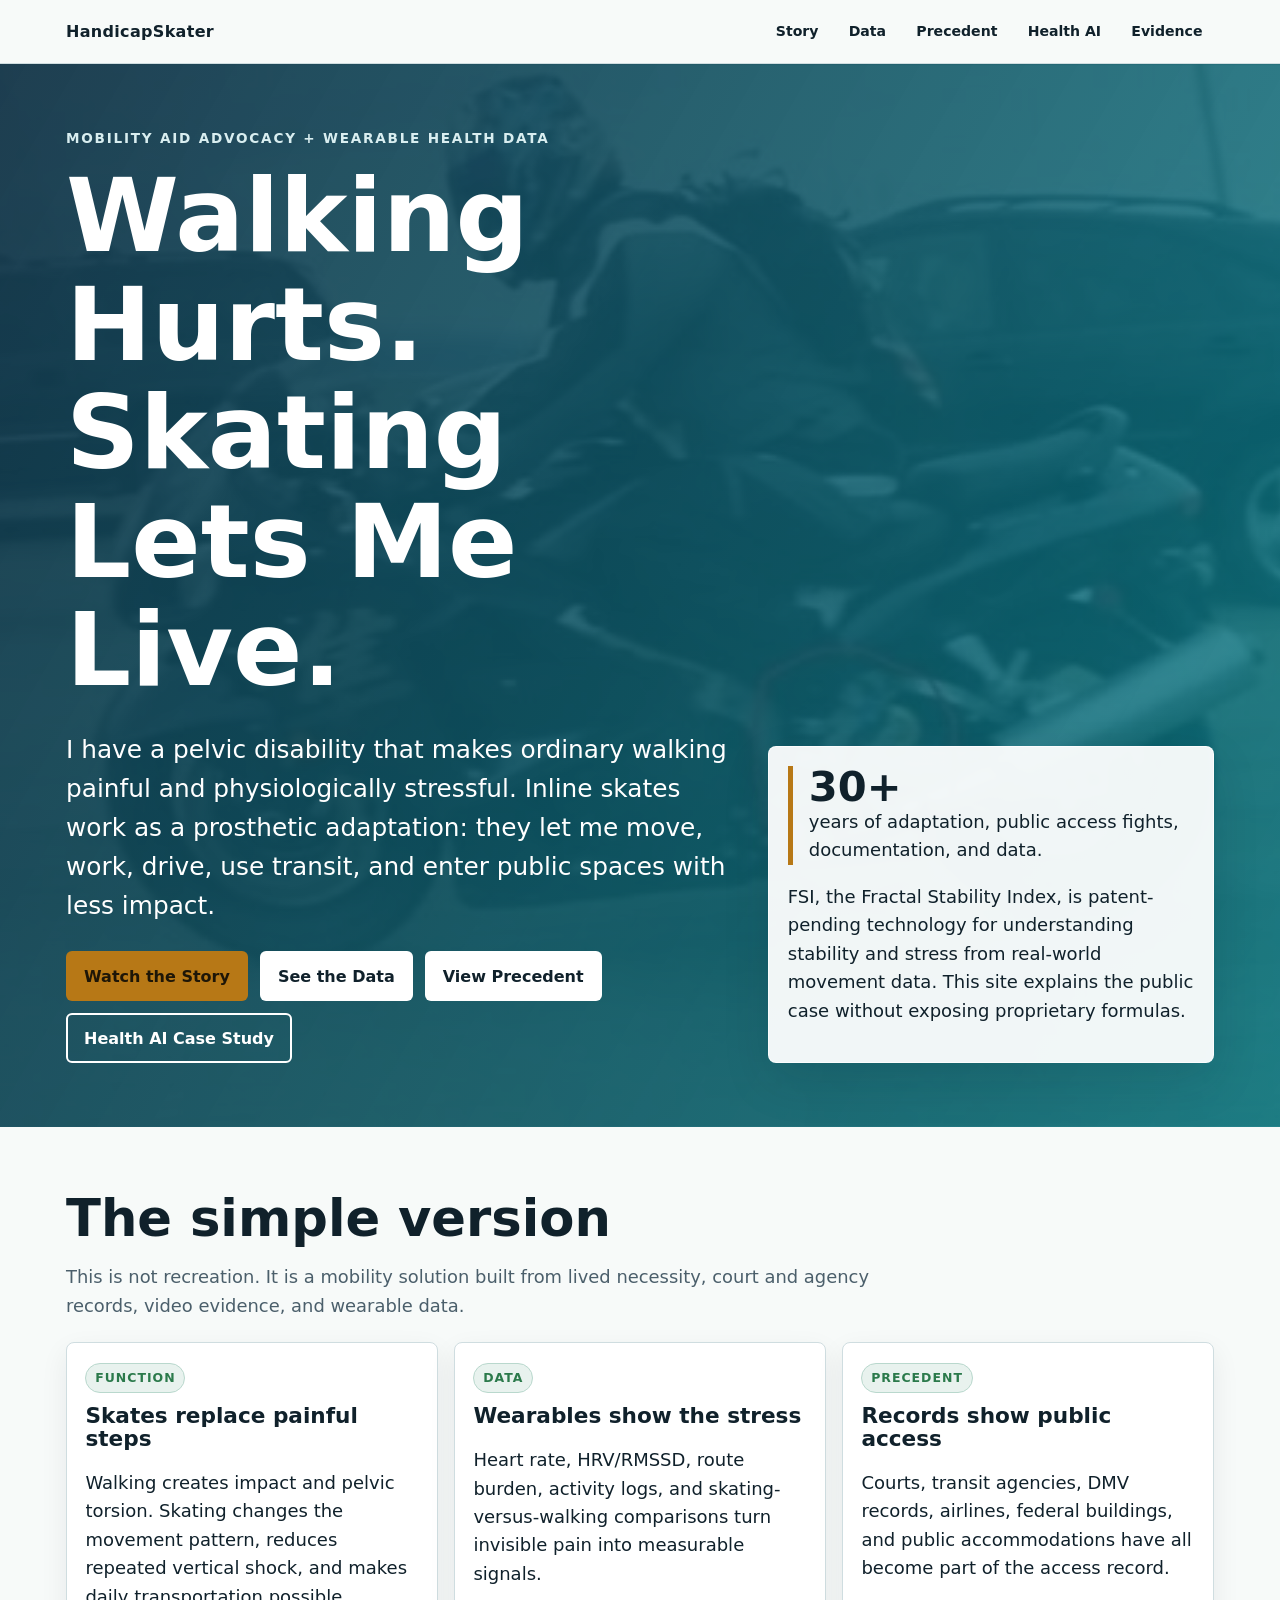
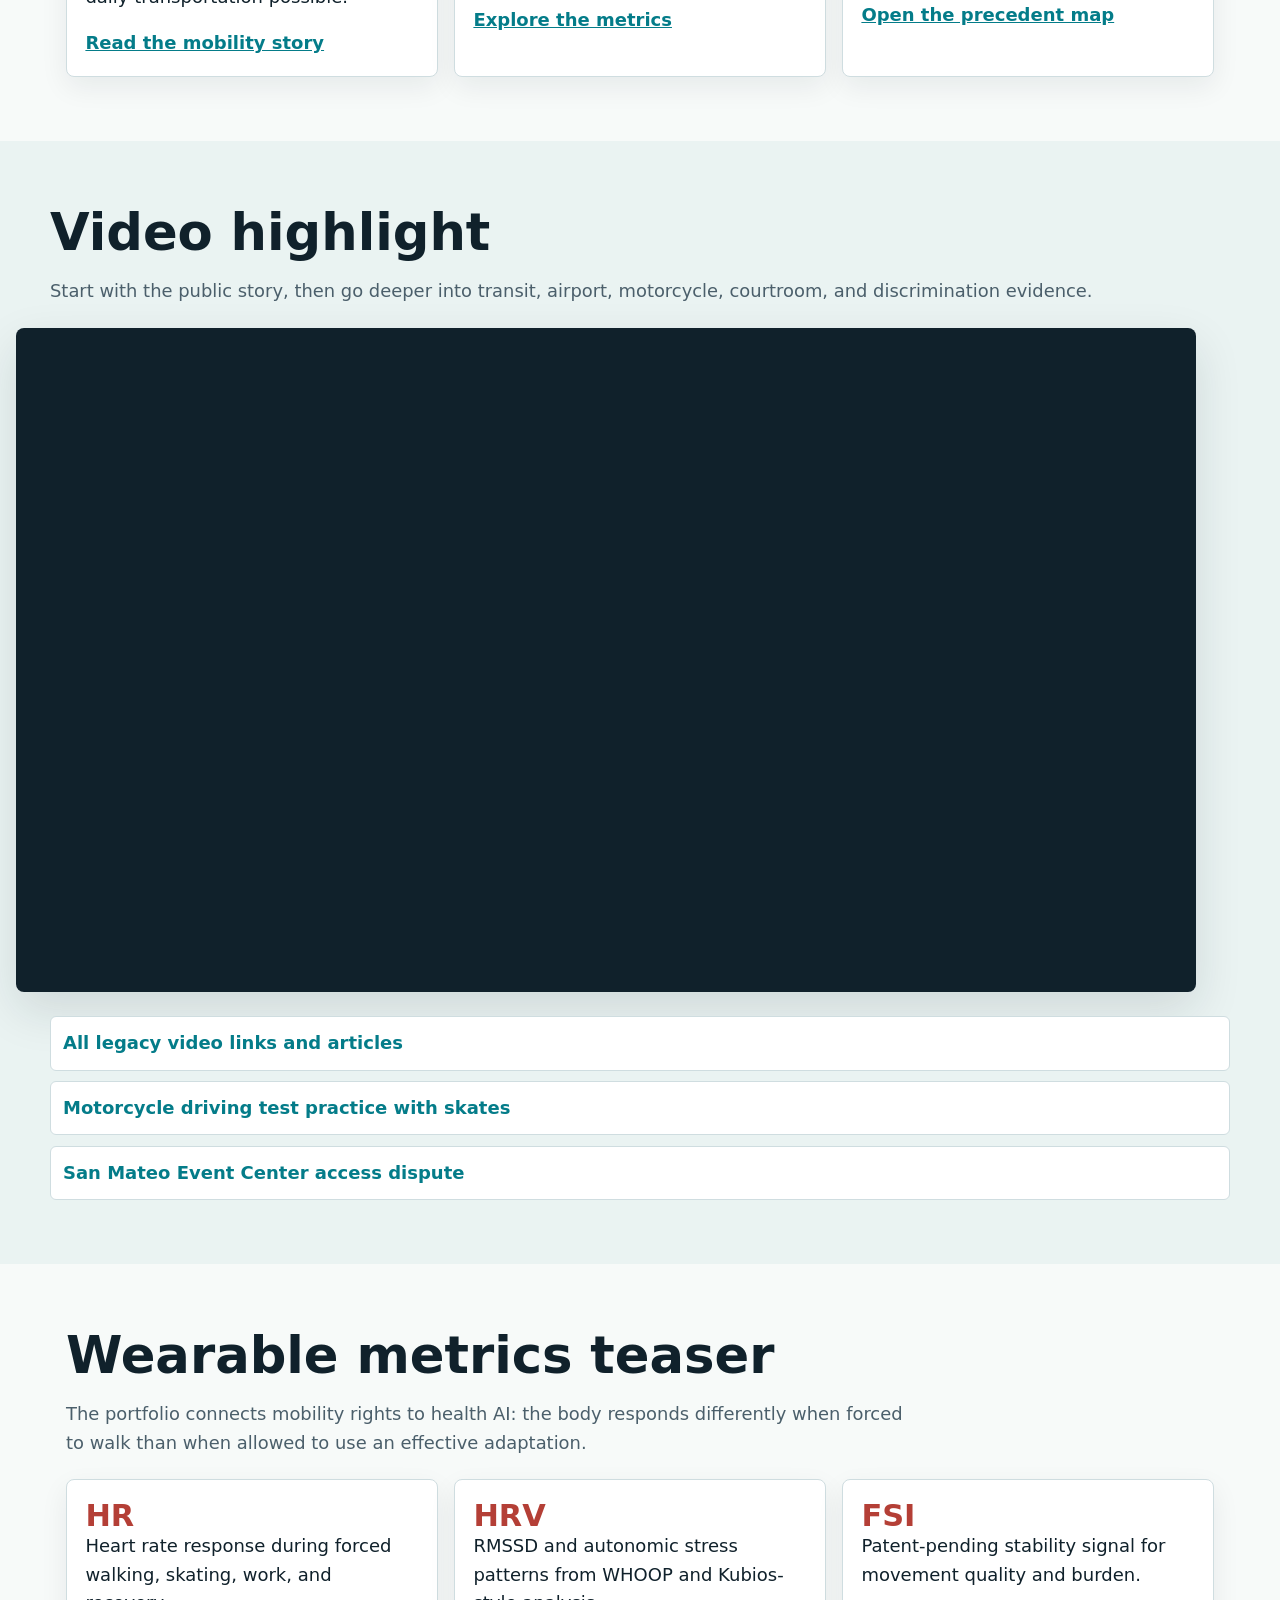
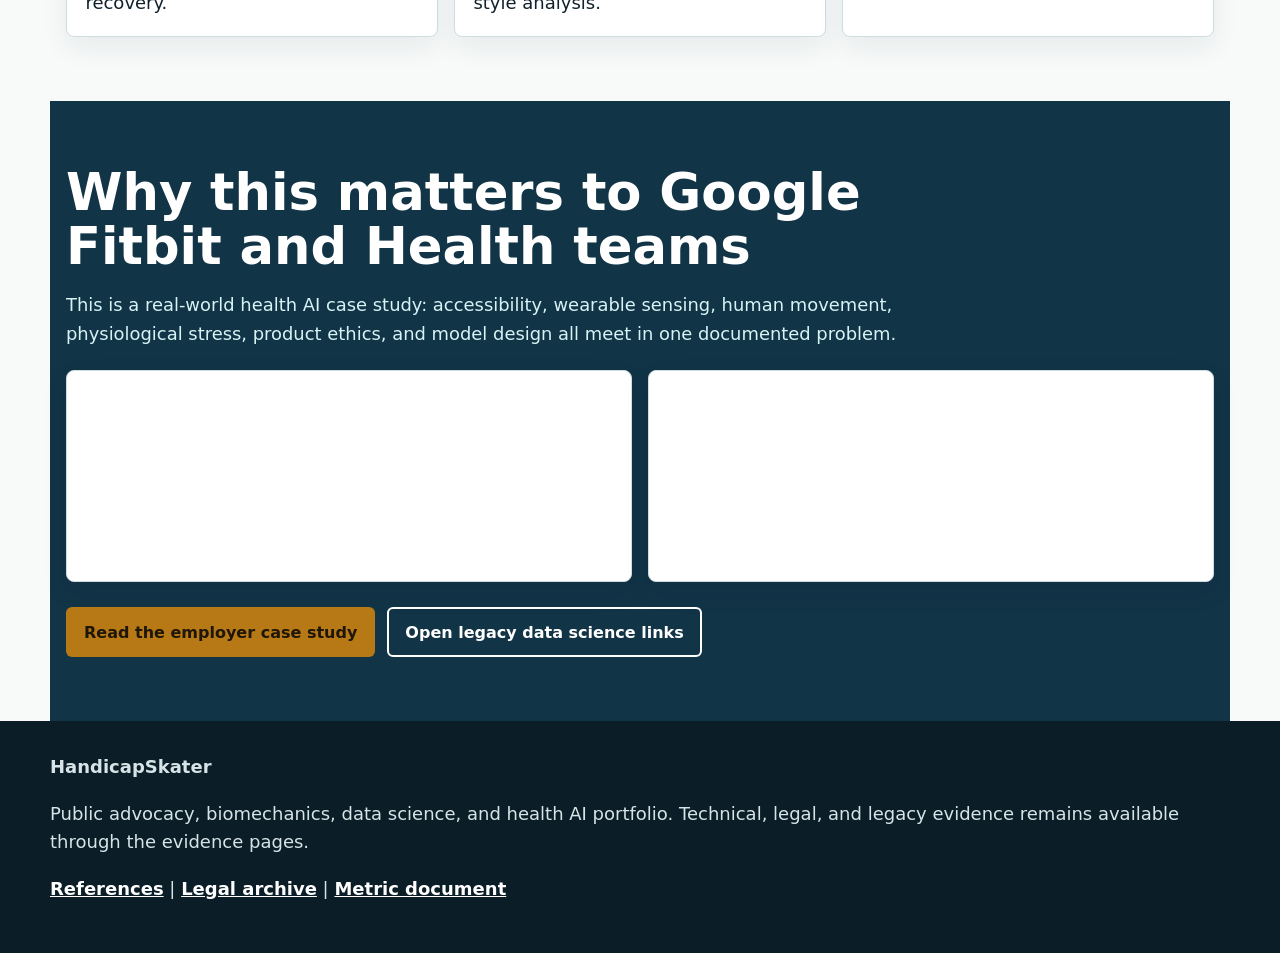
==== index.html @ 9ef0d142 "PR-01 feat: revamp legacy website for broader appeal" ====
<!doctype html>
<html lang="en">
<head>
  <meta charset="utf-8">
  <meta name="viewport" content="width=device-width, initial-scale=1">
  <meta name="description" content="HandicapSkater is a public advocacy, data science, and health AI portfolio about inline skates used as a mobility aid for pelvic disability.">
  <title>HandicapSkater | Mobility Advocacy, Data Science, and Health AI</title>
  <link rel="icon" href="common/images/favicon.ico" type="image/x-icon">
  <link rel="stylesheet" href="advocacy-site.css">
</head>
<body>
  <a class="skip-link" href="#main">Skip to content</a>
  <header class="site-header">
    <div class="nav-wrap">
      <a class="brand" href="index.html">HandicapSkater</a>
      <nav class="site-nav" aria-label="Main navigation">
        <a href="story.html">Story</a>
        <a href="data.html">Data</a>
        <a href="precedent.html">Precedent</a>
        <a href="health-ai.html">Health AI</a>
        <a href="media.htm">Evidence</a>
      </nav>
    </div>
  </header>

  <main id="main">
    <section class="hero">
      <div class="hero-inner hero-grid">
        <div>
          <p class="eyebrow">Mobility aid advocacy + wearable health data</p>
          <h1>Walking Hurts. Skating Lets Me Live.</h1>
          <p class="lead">I have a pelvic disability that makes ordinary walking painful and physiologically stressful. Inline skates work as a prosthetic adaptation: they let me move, work, drive, use transit, and enter public spaces with less impact.</p>
          <div class="button-row">
            <a class="btn primary" href="#watch">Watch the Story</a>
            <a class="btn secondary" href="data.html">See the Data</a>
            <a class="btn secondary" href="precedent.html">View Precedent</a>
            <a class="btn outline" href="health-ai.html">Health AI Case Study</a>
          </div>
        </div>
        <aside class="hero-card" aria-label="Case summary">
          <div class="stat">
            <strong>30+</strong>
            years of adaptation, public access fights, documentation, and data.
          </div>
          <p>FSI, the Fractal Stability Index, is patent-pending technology for understanding stability and stress from real-world movement data. This site explains the public case without exposing proprietary formulas.</p>
        </aside>
      </div>
    </section>

    <section class="section">
      <div class="section-header">
        <h2>The simple version</h2>
        <p>This is not recreation. It is a mobility solution built from lived necessity, court and agency records, video evidence, and wearable data.</p>
      </div>
      <div class="grid three">
        <article class="card">
          <span class="tag">Function</span>
          <h3>Skates replace painful steps</h3>
          <p>Walking creates impact and pelvic torsion. Skating changes the movement pattern, reduces repeated vertical shock, and makes daily transportation possible.</p>
          <a href="story.html">Read the mobility story</a>
        </article>
        <article class="card">
          <span class="tag">Data</span>
          <h3>Wearables show the stress</h3>
          <p>Heart rate, HRV/RMSSD, route burden, activity logs, and skating-versus-walking comparisons turn invisible pain into measurable signals.</p>
          <a href="data.html">Explore the metrics</a>
        </article>
        <article class="card">
          <span class="tag">Precedent</span>
          <h3>Records show public access</h3>
          <p>Courts, transit agencies, DMV records, airlines, federal buildings, and public accommodations have all become part of the access record.</p>
          <a href="precedent.html">Open the precedent map</a>
        </article>
      </div>
    </section>

    <section class="section alt" id="watch">
      <div class="section-header">
        <h2>Video highlight</h2>
        <p>Start with the public story, then go deeper into transit, airport, motorcycle, courtroom, and discrimination evidence.</p>
      </div>
      <iframe class="video-frame" src="https://www.youtube.com/embed/T9-aQNxP1q8" title="HandicapSkater story video" allowfullscreen></iframe>
      <ul class="media-list">
        <li><a href="media.htm">All legacy video links and articles</a></li>
        <li><a href="https://rumble.com/v15qjar-lollipop-practice-4-eye-view.html" target="_blank" rel="noopener">Motorcycle driving test practice with skates</a></li>
        <li><a href="https://youtu.be/EijkC5dXRj0?si=q2duAMcvJuW4E1Sj" target="_blank" rel="noopener">San Mateo Event Center access dispute</a></li>
      </ul>
    </section>

    <section class="section">
      <div class="section-header">
        <h2>Wearable metrics teaser</h2>
        <p>The portfolio connects mobility rights to health AI: the body responds differently when forced to walk than when allowed to use an effective adaptation.</p>
      </div>
      <div class="grid three">
        <div class="metric"><strong>HR</strong> Heart rate response during forced walking, skating, work, and recovery.</div>
        <div class="metric"><strong>HRV</strong> RMSSD and autonomic stress patterns from WHOOP and Kubios-style analysis.</div>
        <div class="metric"><strong>FSI</strong> Patent-pending stability signal for movement quality and burden.</div>
      </div>
    </section>

    <section class="section portfolio-band">
      <div class="section-header">
        <h2>Why this matters to Google Fitbit and Health teams</h2>
        <p>This is a real-world health AI case study: accessibility, wearable sensing, human movement, physiological stress, product ethics, and model design all meet in one documented problem.</p>
      </div>
      <div class="grid two">
        <article class="card">
          <h3>Product relevance</h3>
          <p>Wearables can help people prove invisible disability, detect unsafe access barriers, and personalize mobility recommendations without reducing disability to generic step counts.</p>
        </article>
        <article class="card">
          <h3>Research relevance</h3>
          <p>The data challenge includes noisy real-world labels, route context, activity classification, HR/HRV features, fairness, explainability, and privacy-preserving health insights.</p>
        </article>
      </div>
      <div class="button-row">
        <a class="btn primary" href="health-ai.html">Read the employer case study</a>
        <a class="btn outline" href="datascience.htm">Open legacy data science links</a>
      </div>
    </section>
  </main>

  <footer class="site-footer">
    <div>
      <strong>HandicapSkater</strong>
      <p>Public advocacy, biomechanics, data science, and health AI portfolio. Technical, legal, and legacy evidence remains available through the evidence pages.</p>
      <p><a href="references.htm">References</a> | <a href="pleadings-backup.html">Legal archive</a> | <a href="common/doc/HandicapSkater Metric.doc">Metric document</a></p>
    </div>
  </footer>
</body>
</html>
---- advocacy-site.css ----
/* Public-facing HandicapSkater portfolio shell. */
:root {
  color-scheme: light;
  --ink: #10212b;
  --muted: #4b5f6b;
  --paper: #f7faf9;
  --panel: #ffffff;
  --line: #cfdde0;
  --navy: #123447;
  --teal: #047c89;
  --gold: #b77816;
  --red: #b43f36;
  --green: #2b7a4b;
  --shadow: 0 18px 48px rgba(16, 33, 43, 0.12);
  font-family: Inter, ui-sans-serif, system-ui, -apple-system, BlinkMacSystemFont, "Segoe UI", sans-serif;
}

* {
  box-sizing: border-box;
}

html {
  scroll-behavior: smooth;
}

body {
  margin: 0;
  background: var(--paper);
  color: var(--ink);
  font-size: 18px;
  line-height: 1.58;
}

a {
  color: var(--teal);
  font-weight: 700;
}

a:hover,
a:focus {
  color: var(--navy);
}

img,
iframe {
  max-width: 100%;
}

.skip-link {
  background: var(--ink);
  color: #fff;
  left: 1rem;
  padding: 0.75rem 1rem;
  position: absolute;
  top: -100px;
  z-index: 20;
}

.skip-link:focus {
  top: 1rem;
}

.site-header {
  background: rgba(247, 250, 249, 0.96);
  border-bottom: 1px solid var(--line);
  position: sticky;
  top: 0;
  z-index: 10;
}

.nav-wrap {
  align-items: center;
  display: flex;
  gap: 1rem;
  justify-content: space-between;
  margin: 0 auto;
  max-width: 1180px;
  padding: 0.85rem 1rem;
}

.brand {
  color: var(--ink);
  font-size: 1rem;
  font-weight: 900;
  letter-spacing: 0.02em;
  text-decoration: none;
}

.site-nav {
  display: flex;
  flex-wrap: wrap;
  gap: 0.45rem;
  justify-content: flex-end;
}

.site-nav a {
  border-radius: 999px;
  color: var(--ink);
  font-size: 0.88rem;
  font-weight: 800;
  padding: 0.42rem 0.72rem;
  text-decoration: none;
}

.site-nav a:hover,
.site-nav a:focus,
.site-nav a[aria-current="page"] {
  background: var(--navy);
  color: #fff;
}

.hero {
  background: linear-gradient(120deg, rgba(18, 52, 71, 0.94), rgba(4, 124, 137, 0.8)), url("common/images/HandicapSkater-Hayabusa-Full.jpeg") center / cover;
  color: #fff;
}

.hero-inner,
.section {
  margin: 0 auto;
  max-width: 1180px;
  padding: 4rem 1rem;
}

.hero-grid {
  display: grid;
  gap: 2rem;
  grid-template-columns: minmax(0, 1.2fr) minmax(280px, 0.8fr);
}

.eyebrow {
  color: #d9eef0;
  font-size: 0.85rem;
  font-weight: 900;
  letter-spacing: 0.13em;
  margin: 0 0 0.8rem;
  text-transform: uppercase;
}

h1,
h2,
h3 {
  line-height: 1.06;
  margin: 0;
}

h1 {
  font-size: clamp(3rem, 8vw, 6.4rem);
  letter-spacing: 0;
  max-width: 950px;
}

h2 {
  font-size: clamp(2rem, 4vw, 3.2rem);
}

h3 {
  font-size: 1.35rem;
}

.lead {
  font-size: clamp(1.18rem, 2vw, 1.55rem);
  max-width: 780px;
}

.hero-card {
  align-self: end;
  background: rgba(255, 255, 255, 0.94);
  border: 1px solid rgba(255, 255, 255, 0.8);
  border-radius: 8px;
  box-shadow: var(--shadow);
  color: var(--ink);
  padding: 1.2rem;
}

.stat {
  border-left: 5px solid var(--gold);
  padding-left: 1rem;
}

.stat strong {
  display: block;
  font-size: 2.6rem;
  line-height: 1;
}

.button-row {
  display: flex;
  flex-wrap: wrap;
  gap: 0.75rem;
  margin-top: 1.6rem;
}

.btn {
  align-items: center;
  border: 2px solid transparent;
  border-radius: 6px;
  display: inline-flex;
  font-size: 1rem;
  font-weight: 900;
  justify-content: center;
  min-height: 46px;
  padding: 0.65rem 1rem;
  text-decoration: none;
}

.btn.primary {
  background: var(--gold);
  color: #1e1607;
}

.btn.secondary {
  background: #fff;
  color: var(--ink);
}

.btn.outline {
  border-color: currentColor;
  color: #fff;
}

.section.alt {
  background: #eaf3f2;
  max-width: none;
}

.section.alt > * {
  margin-left: auto;
  margin-right: auto;
  max-width: 1180px;
}

.section-header {
  margin-bottom: 1.4rem;
  max-width: 860px;
}

.section-header p {
  color: var(--muted);
  font-size: 1.12rem;
}

.grid {
  display: grid;
  gap: 1rem;
}

.three {
  grid-template-columns: repeat(3, minmax(0, 1fr));
}

.two {
  grid-template-columns: repeat(2, minmax(0, 1fr));
}

.card,
.timeline-item,
.metric,
.evidence-panel {
  background: var(--panel);
  border: 1px solid var(--line);
  border-radius: 8px;
  box-shadow: 0 10px 28px rgba(16, 33, 43, 0.07);
  padding: 1.15rem;
}

.card h3,
.metric h3 {
  margin-bottom: 0.55rem;
}

.tag {
  background: #e8f2ee;
  border: 1px solid #b9d8cd;
  border-radius: 999px;
  color: var(--green);
  display: inline-block;
  font-size: 0.78rem;
  font-weight: 900;
  letter-spacing: 0.08em;
  margin-bottom: 0.8rem;
  padding: 0.25rem 0.55rem;
  text-transform: uppercase;
}

.video-frame {
  aspect-ratio: 16 / 9;
  background: var(--ink);
  border: 0;
  border-radius: 8px;
  box-shadow: var(--shadow);
  width: 100%;
}

.media-list,
.link-list {
  display: grid;
  gap: 0.65rem;
  list-style: none;
  margin: 1rem 0 0;
  padding: 0;
}

.media-list a,
.link-list a {
  background: #fff;
  border: 1px solid var(--line);
  border-radius: 6px;
  display: block;
  padding: 0.75rem;
  text-decoration: none;
}

.metric strong {
  color: var(--red);
  display: block;
  font-size: 1.9rem;
  line-height: 1.1;
}

.timeline {
  border-left: 4px solid var(--teal);
  display: grid;
  gap: 1rem;
  margin-left: 0.6rem;
  padding-left: 1.2rem;
}

.timeline-item {
  position: relative;
}

.timeline-item::before {
  background: var(--gold);
  border: 3px solid var(--paper);
  border-radius: 999px;
  content: "";
  height: 16px;
  left: -1.95rem;
  position: absolute;
  top: 1.35rem;
  width: 16px;
}

details {
  background: #f3f8f7;
  border: 1px solid var(--line);
  border-radius: 8px;
  margin-top: 1rem;
  padding: 0.85rem 1rem;
}

summary {
  cursor: pointer;
  font-weight: 900;
}

.portfolio-band {
  background: var(--navy);
  color: #fff;
}

.portfolio-band .section-header p,
.portfolio-band a {
  color: #d6f3f5;
}

.site-footer {
  background: #0b1d26;
  color: #d7e4e7;
  padding: 2rem 1rem;
}

.site-footer div {
  margin: 0 auto;
  max-width: 1180px;
}

.site-footer a {
  color: #fff;
}

@media (max-width: 840px) {
  body {
    font-size: 16px;
  }

  .nav-wrap {
    align-items: flex-start;
    flex-direction: column;
  }

  .site-nav {
    justify-content: flex-start;
  }

  .hero-grid,
  .three,
  .two {
    grid-template-columns: 1fr;
  }

  .hero-inner,
  .section {
    padding: 3rem 1rem;
  }
}
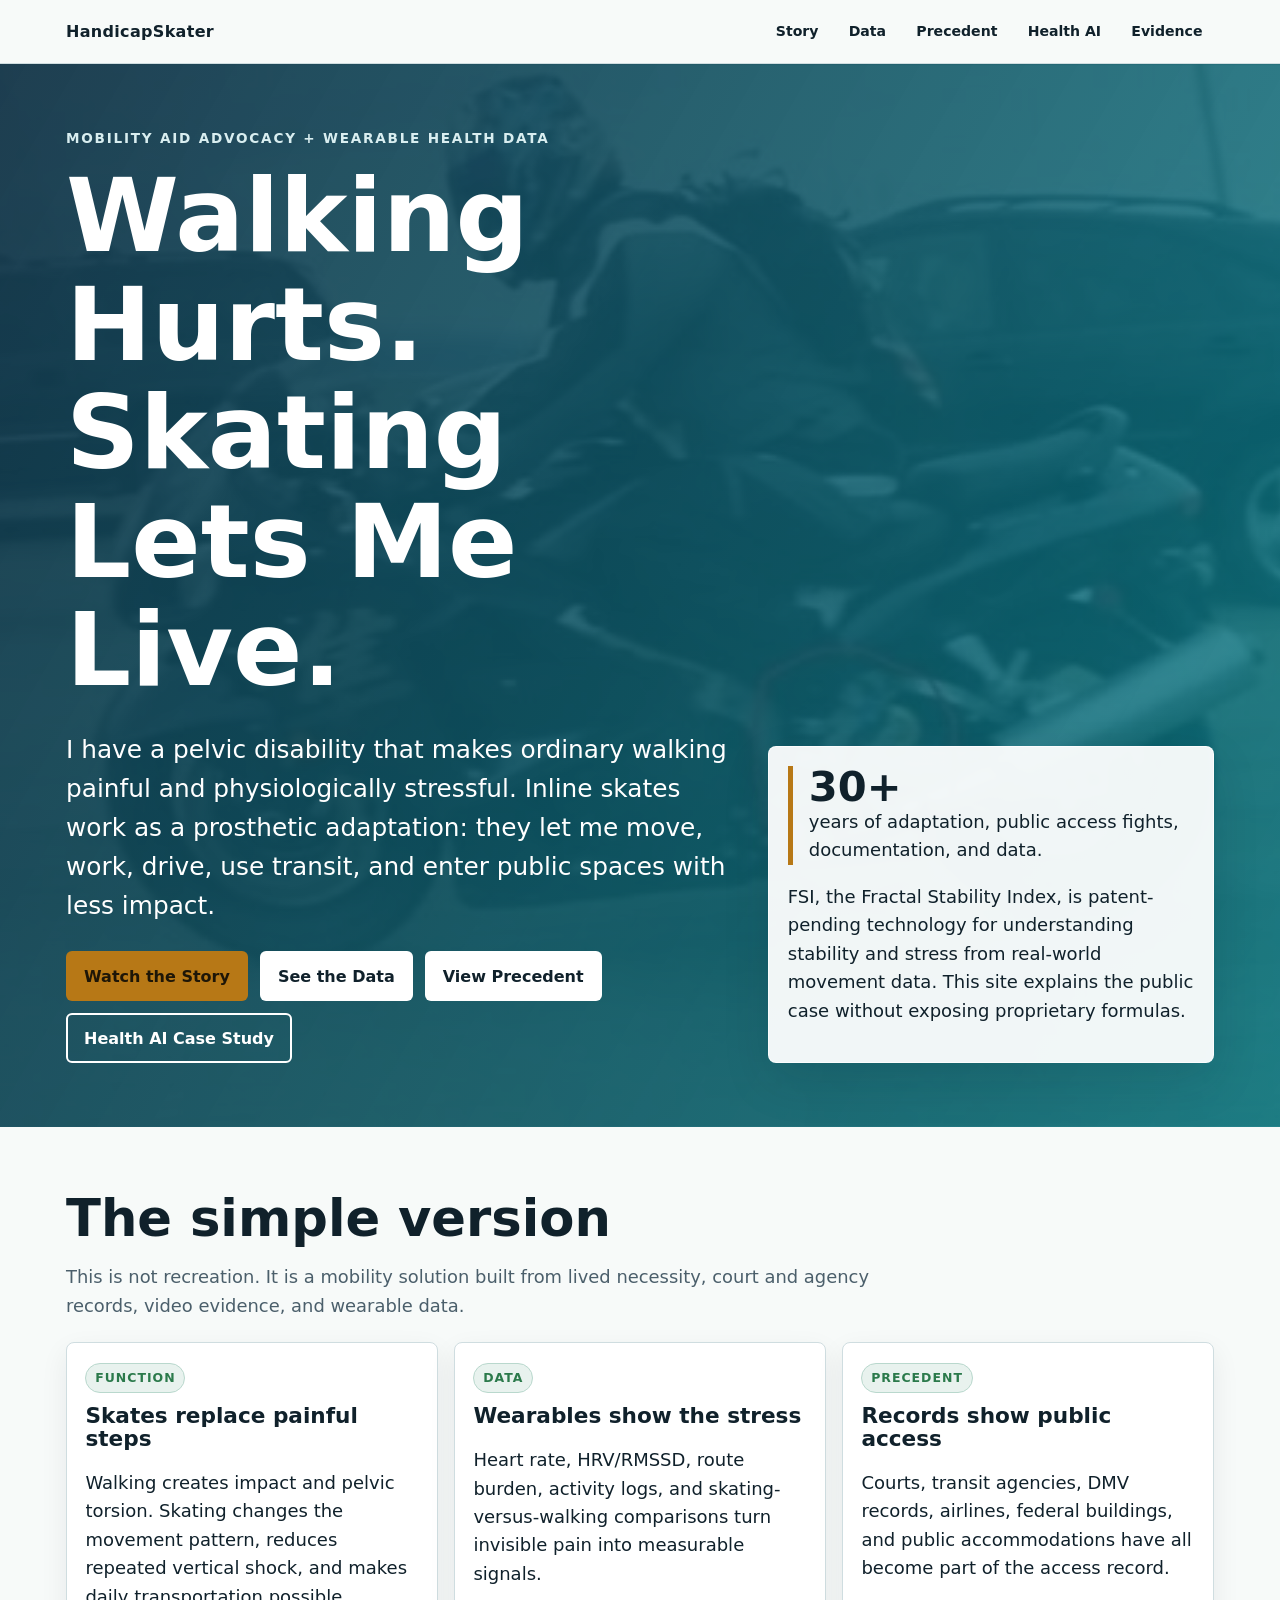
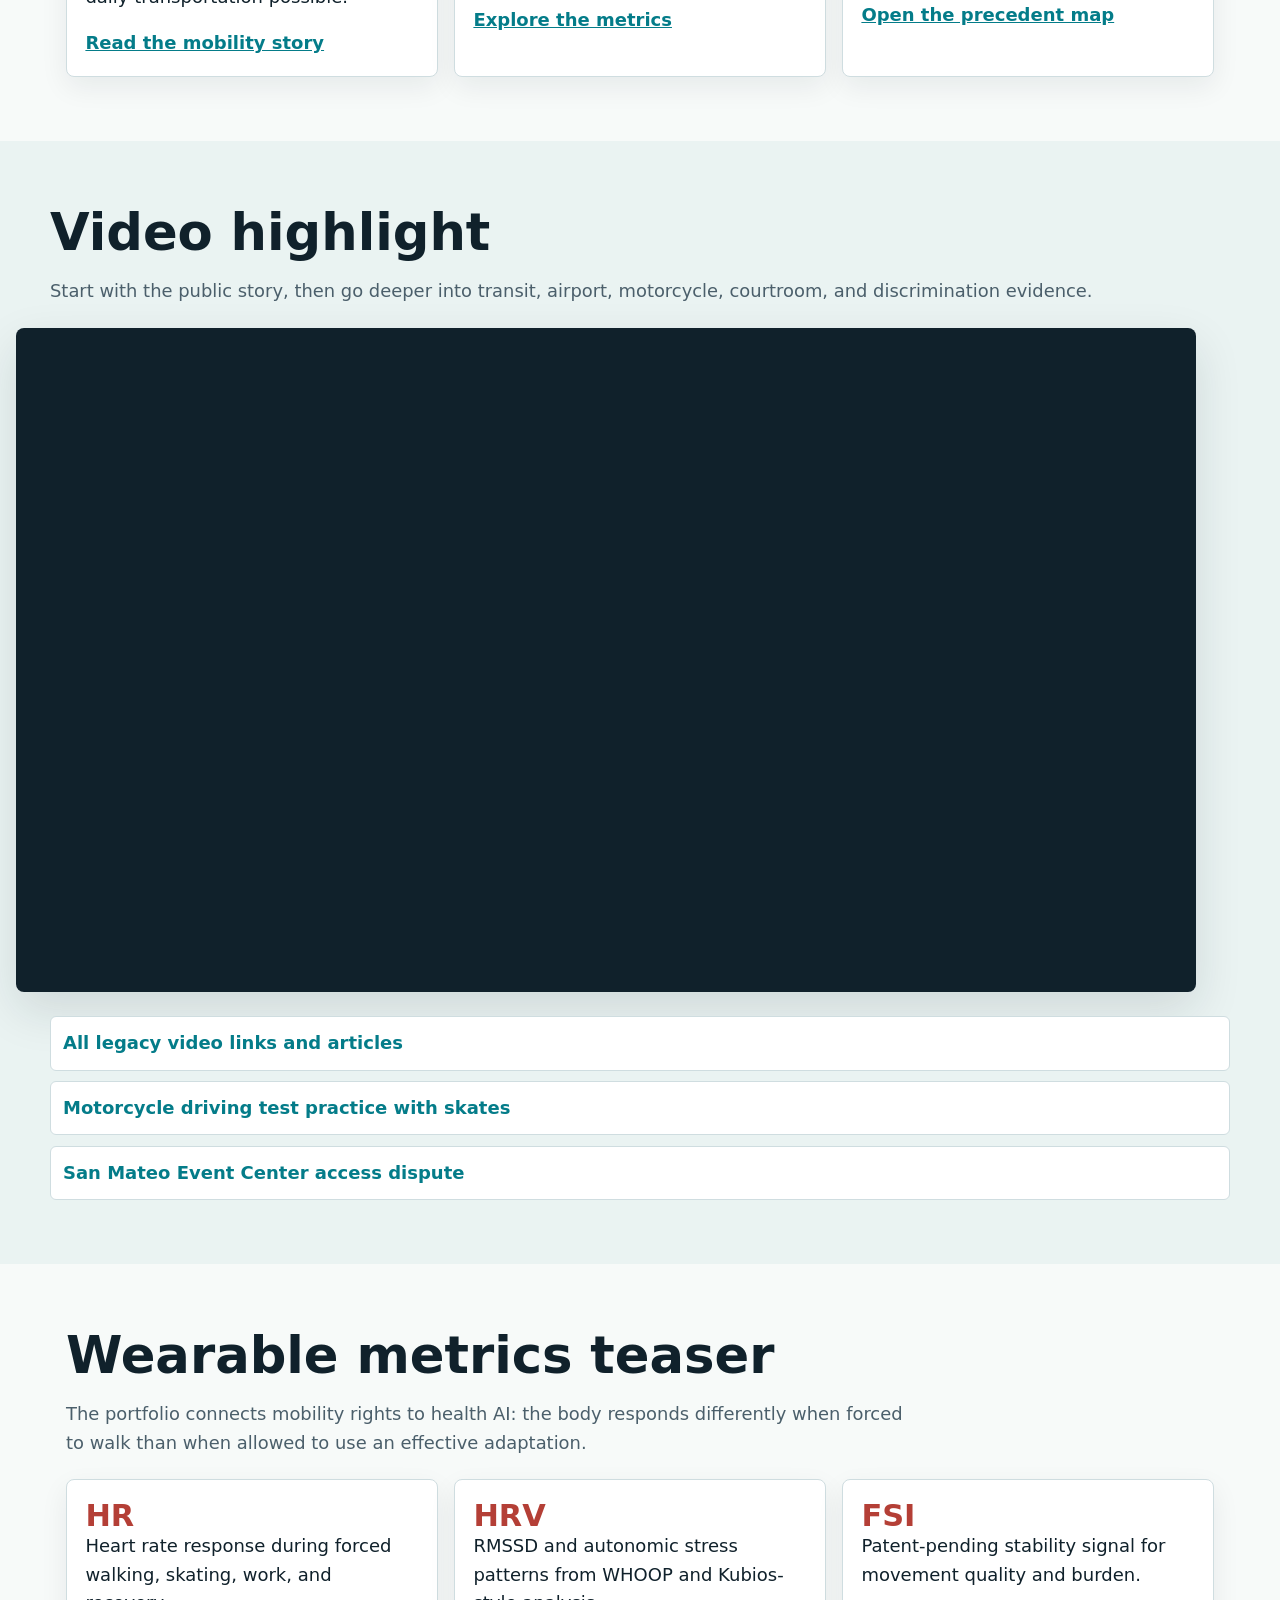
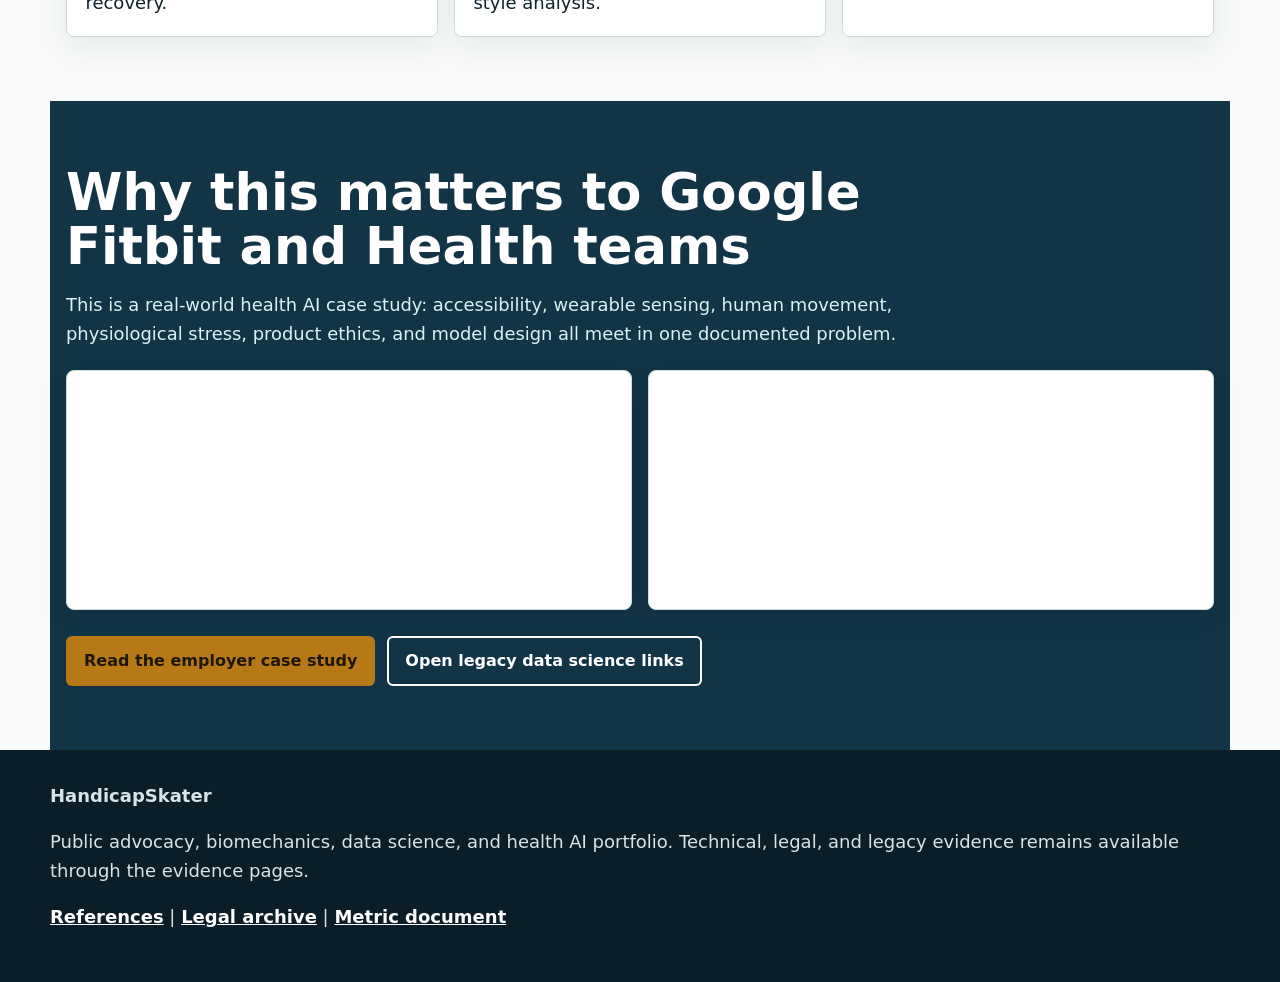
==== commit 5dfb500e: "PR-02 feat: add pics and solidify argument   Changed:   - Rebuilt story.html with the requested hero" ====
--- a/index.html
+++ b/index.html
@@ -107,11 +107,11 @@
       <div class="grid two">
         <article class="card">
           <h3>Product relevance</h3>
-          <p>Wearables can help people prove invisible disability, detect unsafe access barriers, and personalize mobility recommendations without reducing disability to generic step counts.</p>
+          <p>Wearables should not only count steps. They should help detect when movement is harmful, painful, or inaccessible.</p>
         </article>
         <article class="card">
           <h3>Research relevance</h3>
-          <p>The data challenge includes noisy real-world labels, route context, activity classification, HR/HRV features, fairness, explainability, and privacy-preserving health insights.</p>
+          <p>HandicapSkater is a real-world case study for adaptive mobility analytics: comparing skating, walking, motorcycle travel, ParaTransit, wheelchair use, and public-access stress through biometric and movement data.</p>
         </article>
       </div>
       <div class="button-row">
--- a/advocacy-site.css
+++ b/advocacy-site.css
@@ -329,6 +329,11 @@
   position: relative;
 }
 
+.timeline-item h2 {
+  font-size: clamp(1.55rem, 3vw, 2.35rem);
+  margin-bottom: 0.65rem;
+}
+
 .timeline-item::before {
   background: var(--gold);
   border: 3px solid var(--paper);
@@ -341,6 +346,43 @@
   width: 16px;
 }
 
+.timeline-media {
+  display: grid;
+  gap: 0.8rem;
+  grid-template-columns: repeat(2, minmax(0, 1fr));
+  margin-top: 1rem;
+}
+
+.timeline-media figure {
+  margin: 0;
+}
+
+.timeline-media img,
+.single-media img {
+  background: #eef5f4;
+  border: 1px solid var(--line);
+  border-radius: 8px;
+  display: block;
+  height: auto;
+  width: 100%;
+}
+
+.timeline-media figcaption,
+.single-media figcaption {
+  color: var(--muted);
+  font-size: 0.9rem;
+  margin-top: 0.4rem;
+}
+
+.callout {
+  background: #fff7e8;
+  border: 1px solid #e4c17a;
+  border-left: 6px solid var(--gold);
+  border-radius: 8px;
+  margin-top: 1rem;
+  padding: 1rem;
+}
+
 details {
   background: #f3f8f7;
   border: 1px solid var(--line);
@@ -395,7 +437,8 @@
 
   .hero-grid,
   .three,
-  .two {
+  .two,
+  .timeline-media {
     grid-template-columns: 1fr;
   }
 
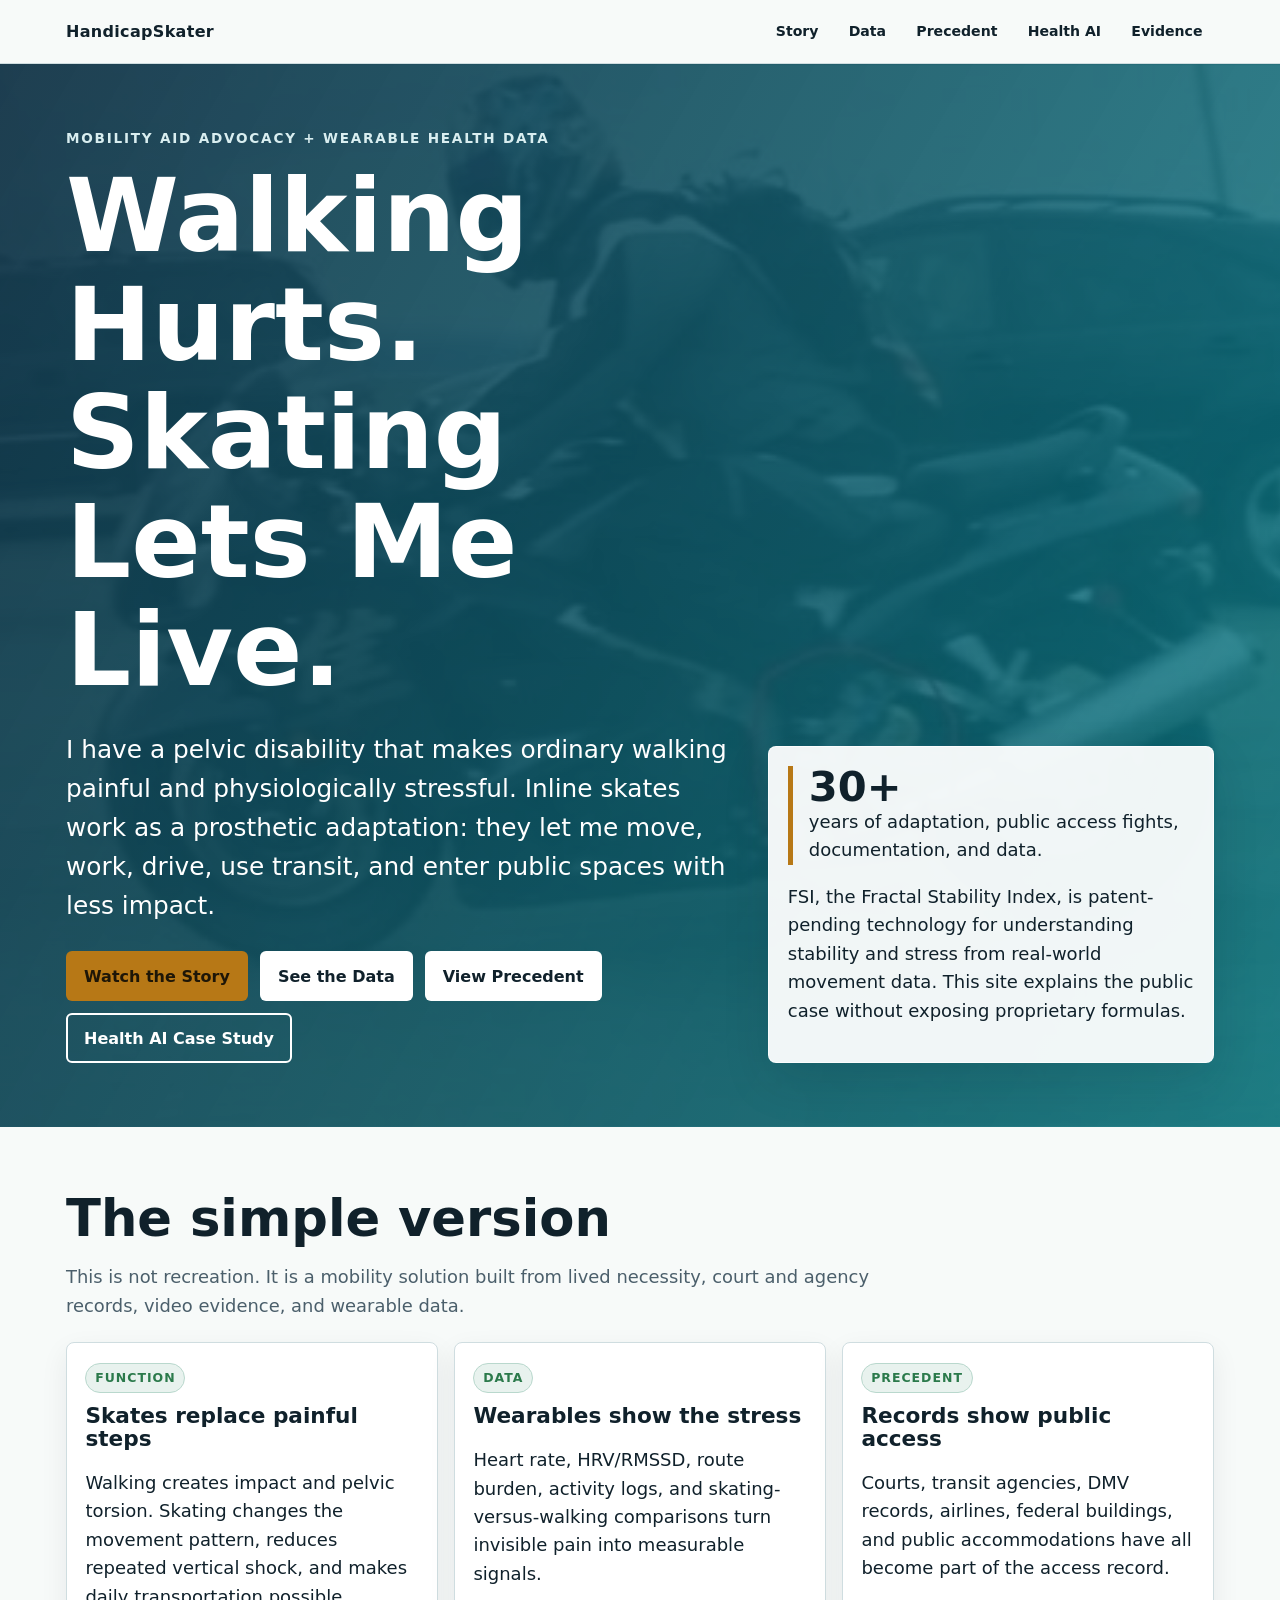
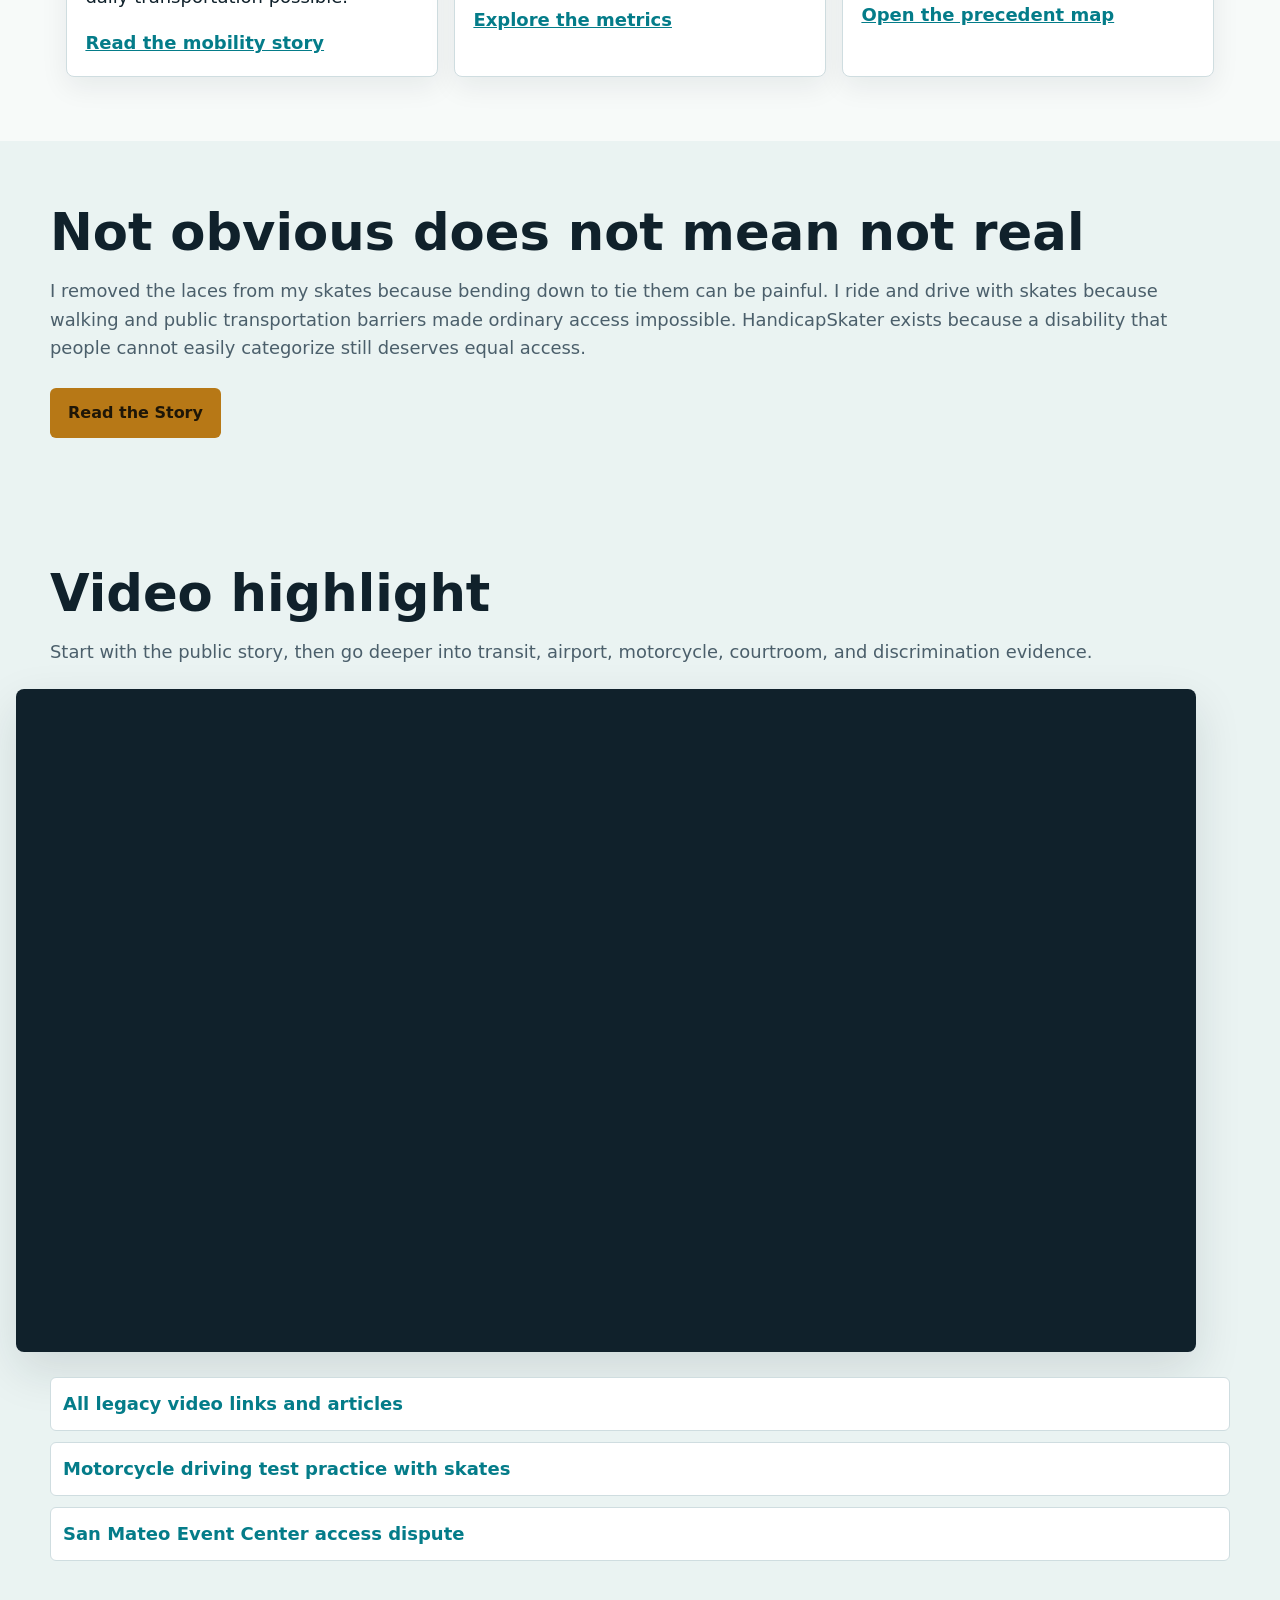
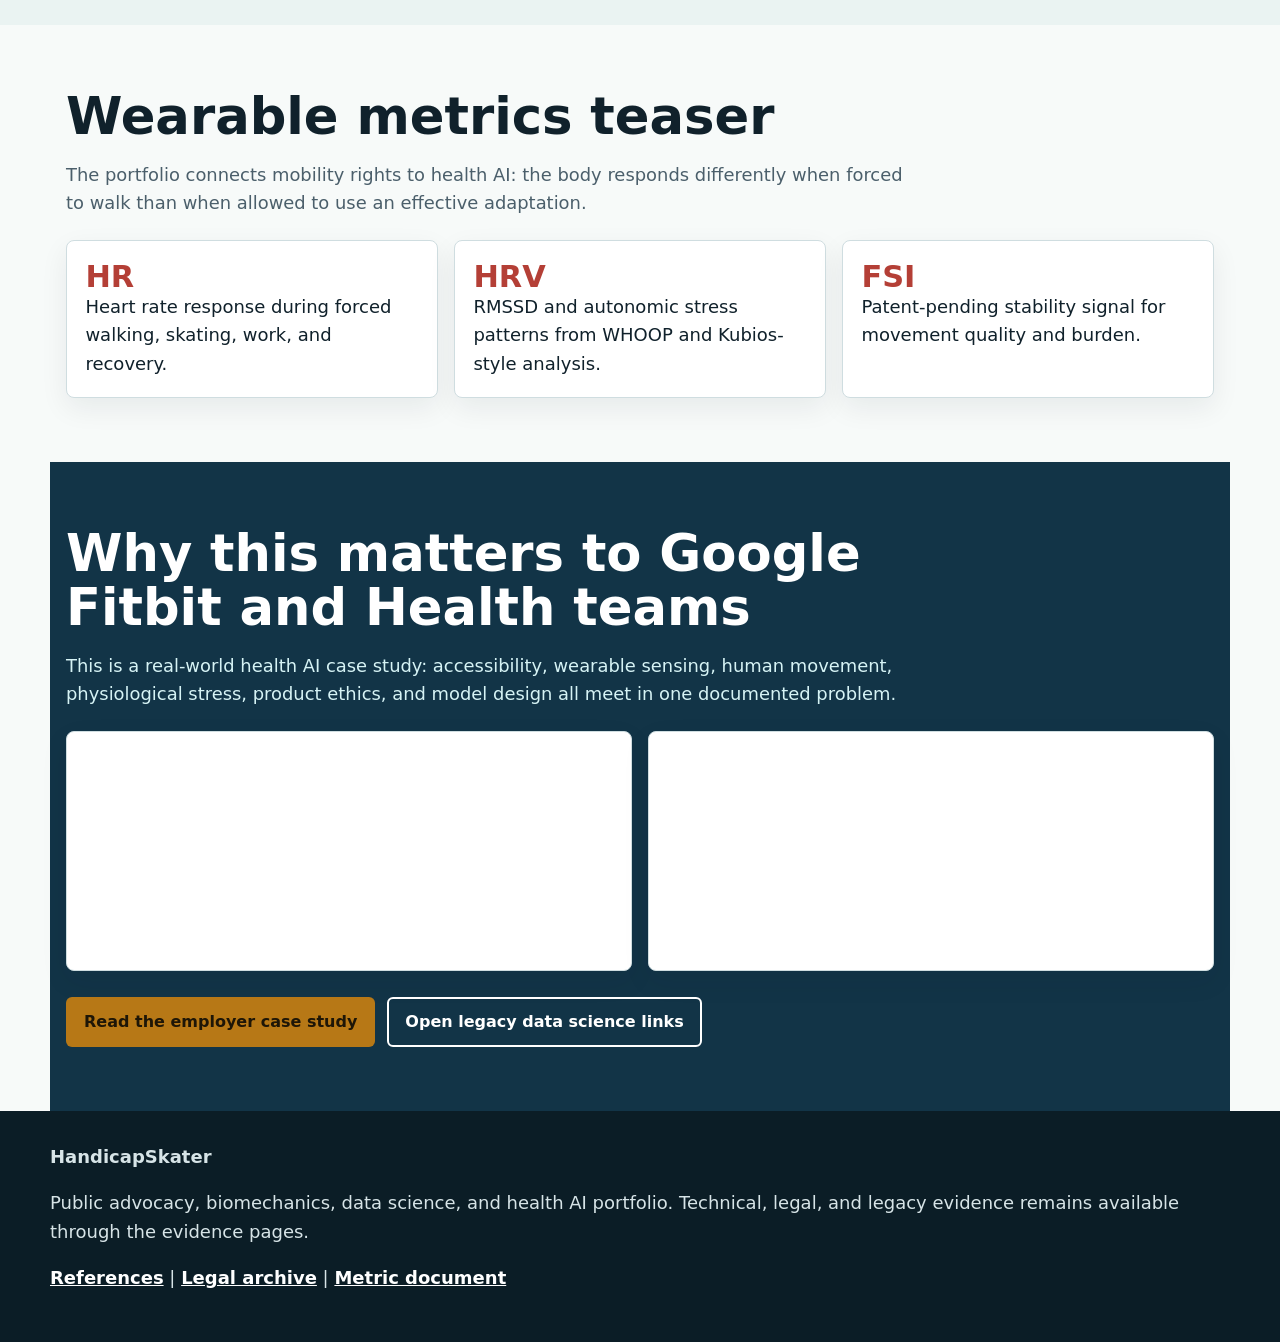
==== commit eb3b1a35: "PR 04: Add human disability context: skate laces, hip impingement, motorcycle necessity, and public " ====
--- a/index.html
+++ b/index.html
@@ -74,6 +74,16 @@
       </div>
     </section>
 
+    <section class="section alt">
+      <div class="section-header">
+        <h2>Not obvious does not mean not real</h2>
+        <p>I removed the laces from my skates because bending down to tie them can be painful. I ride and drive with skates because walking and public transportation barriers made ordinary access impossible. HandicapSkater exists because a disability that people cannot easily categorize still deserves equal access.</p>
+      </div>
+      <div class="button-row">
+        <a class="btn primary" href="story.html">Read the Story</a>
+      </div>
+    </section>
+
     <section class="section alt" id="watch">
       <div class="section-header">
         <h2>Video highlight</h2>
@@ -81,7 +91,7 @@
       </div>
       <iframe class="video-frame" src="https://www.youtube.com/embed/T9-aQNxP1q8" title="HandicapSkater story video" allowfullscreen></iframe>
       <ul class="media-list">
-        <li><a href="media.htm">All legacy video links and articles</a></li>
+        <li><a href="videos.html">All legacy video links and articles</a></li>
         <li><a href="https://rumble.com/v15qjar-lollipop-practice-4-eye-view.html" target="_blank" rel="noopener">Motorcycle driving test practice with skates</a></li>
         <li><a href="https://youtu.be/EijkC5dXRj0?si=q2duAMcvJuW4E1Sj" target="_blank" rel="noopener">San Mateo Event Center access dispute</a></li>
       </ul>
